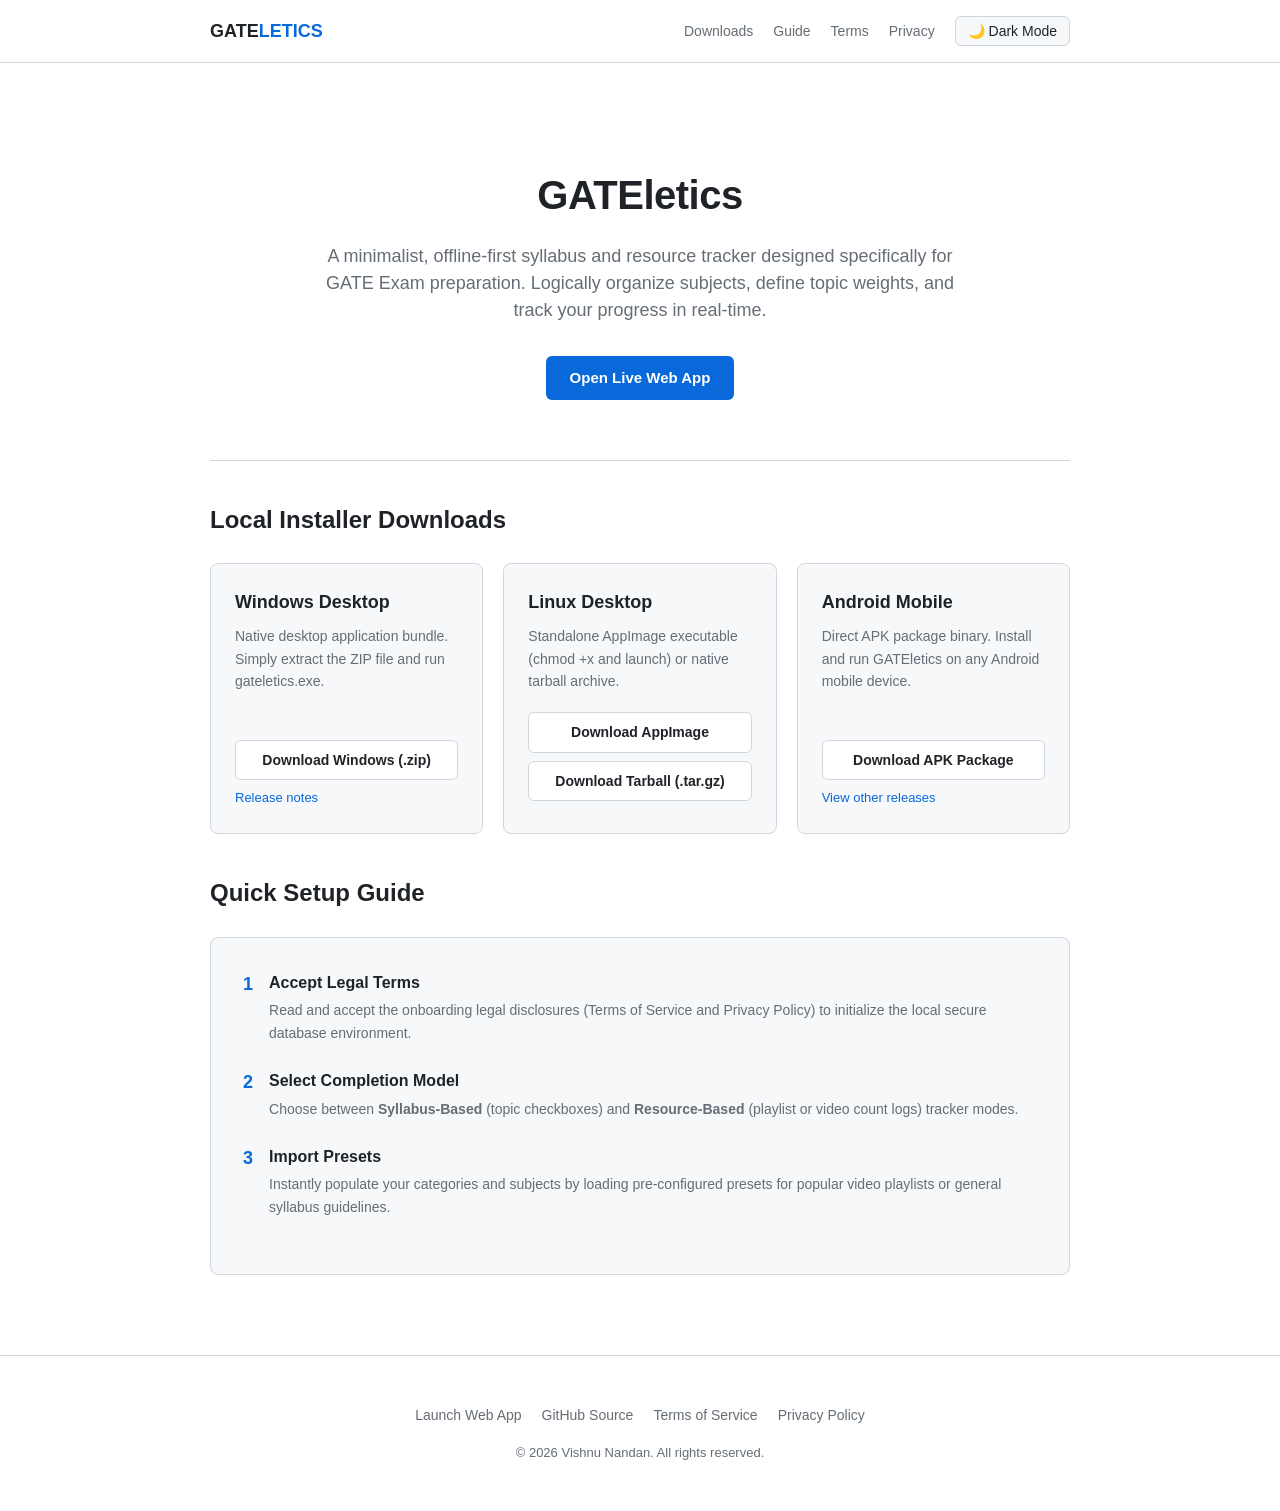
==== docs/index.html @ 55bc14a1 "feat: add documentation website with privacy and terms pages and update about dialog links" ====
<!DOCTYPE html>
<html lang="en">
<head>
  <script>
    // Apply theme immediately to prevent flashing
    (function () {
      const savedTheme = localStorage.getItem('theme');
      if (savedTheme) {
        document.documentElement.setAttribute('data-theme', savedTheme);
      } else {
        const systemPrefersDark = window.matchMedia('(prefers-color-scheme: dark)').matches;
        document.documentElement.setAttribute('data-theme', systemPrefersDark ? 'dark' : 'light');
      }
    })();
  </script>
  <meta charset="UTF-8">
  <meta name="viewport" content="width=device-width, initial-scale=1.0">
  <meta name="description" content="GATEletics - A minimalist, offline-first syllabus and resource tracker for GATE exam preparation.">
  <title>GATEletics - GATE Exam Syllabus Tracker</title>
  <link rel="stylesheet" href="style.css">
</head>
<body>
  <header>
    <div class="nav-container">
      <a href="index.html" class="logo">GATE<span>LETICS</span></a>
      <div class="nav-controls">
        <div class="nav-links">
          <a href="#downloads">Downloads</a>
          <a href="#guide">Guide</a>
          <a href="terms.html">Terms</a>
          <a href="privacy.html">Privacy</a>
        </div>
        <button id="theme-toggle" class="theme-toggle">🌙 Dark</button>
      </div>
    </div>
  </header>

  <div class="container">
    <section class="hero">
      <h1>GATEletics</h1>
      <p>A minimalist, offline-first syllabus and resource tracker designed specifically for GATE Exam preparation. Logically organize subjects, define topic weights, and track your progress in real-time.</p>
      <a href="https://gateletics.vercel.app/" target="_blank" class="btn-primary">
        Open Live Web App
      </a>
    </section>

    <h2 id="downloads">Local Installer Downloads</h2>
    <div class="grid">
      <!-- Windows -->
      <div class="card">
        <h3>Windows Desktop</h3>
        <p>Native desktop application bundle. Simply extract the ZIP file and run gateletics.exe.</p>
        <a href="#" id="win-download" class="btn-secondary">Download Windows (.zip)</a>
        <a href="https://github.com/vishnunandan555/gateletics/releases" target="_blank" class="card-link">Release notes</a>
      </div>

      <!-- Linux -->
      <div class="card">
        <h3>Linux Desktop</h3>
        <p>Standalone AppImage executable (chmod +x and launch) or native tarball archive.</p>
        <a href="#" id="linux-appimage-download" class="btn-secondary">Download AppImage</a>
        <a href="#" id="linux-tarball-download" class="btn-secondary">Download Tarball (.tar.gz)</a>
      </div>

      <!-- Android -->
      <div class="card">
        <h3>Android Mobile</h3>
        <p>Direct APK package binary. Install and run GATEletics on any Android mobile device.</p>
        <a href="#" id="android-apk-download" class="btn-secondary">Download APK Package</a>
        <a href="https://github.com/vishnunandan555/gateletics/releases" target="_blank" class="card-link">View other releases</a>
      </div>
    </div>

    <h2 id="guide">Quick Setup Guide</h2>
    <div style="background-color: var(--card-bg); border: 1px solid var(--border-color); padding: 32px; border-radius: 8px; margin-top: 24px;">
      <div class="step">
        <div class="step-number">1</div>
        <div class="step-content">
          <h3>Accept Legal Terms</h3>
          <p>Read and accept the onboarding legal disclosures (Terms of Service and Privacy Policy) to initialize the local secure database environment.</p>
        </div>
      </div>

      <div class="step">
        <div class="step-number">2</div>
        <div class="step-content">
          <h3>Select Completion Model</h3>
          <p>Choose between <strong>Syllabus-Based</strong> (topic checkboxes) and <strong>Resource-Based</strong> (playlist or video count logs) tracker modes.</p>
        </div>
      </div>

      <div class="step">
        <div class="step-number">3</div>
        <div class="step-content">
          <h3>Import Presets</h3>
          <p>Instantly populate your categories and subjects by loading pre-configured presets for popular video playlists or general syllabus guidelines.</p>
        </div>
      </div>
    </div>
  </div>

  <footer>
    <div class="footer-links">
      <a href="https://gateletics.vercel.app/" target="_blank">Launch Web App</a>
      <a href="https://github.com/vishnunandan555/gateletics" target="_blank">GitHub Source</a>
      <a href="terms.html">Terms of Service</a>
      <a href="privacy.html">Privacy Policy</a>
    </div>
    <div class="copyright">&copy; 2026 Vishnu Nandan. All rights reserved.</div>
  </footer>

  <script>
    // Theme Toggle Handler
    const themeToggle = document.getElementById('theme-toggle');
    themeToggle.addEventListener('click', () => {
      const currentTheme = document.documentElement.getAttribute('data-theme');
      const newTheme = currentTheme === 'dark' ? 'light' : 'dark';
      document.documentElement.setAttribute('data-theme', newTheme);
      localStorage.setItem('theme', newTheme);
      updateToggleText(newTheme);
    });

    function updateToggleText(theme) {
      themeToggle.innerHTML = theme === 'dark' ? '☀️ Light Mode' : '🌙 Dark Mode';
    }
    updateToggleText(document.documentElement.getAttribute('data-theme'));

    // GitHub Release Asset Auto-Linker
    const user = 'vishnunandan555';
    const repo = 'gateletics';
    const releaseApiUrl = `https://api.github.com/repos/${user}/${repo}/releases/latest`;

    fetch(releaseApiUrl)
      .then(response => {
        if (!response.ok) throw new Error('API request failed');
        return response.json();
      })
      .then(data => {
        const assets = data.assets || [];
        
        const winAsset = assets.find(a => a.name.endsWith('.zip'));
        const apkAsset = assets.find(a => a.name.endsWith('.apk'));
        const appImageAsset = assets.find(a => a.name.endsWith('.AppImage'));
        const tarAsset = assets.find(a => a.name.endsWith('.tar.gz'));

        document.getElementById('win-download').href = winAsset ? winAsset.browser_download_url : `https://github.com/${user}/${repo}/releases/download/${data.tag_name}/gateletics-windows.zip`;
        document.getElementById('android-apk-download').href = apkAsset ? apkAsset.browser_download_url : `https://github.com/${user}/${repo}/releases/download/${data.tag_name}/gateletics.apk`;
        document.getElementById('linux-appimage-download').href = appImageAsset ? appImageAsset.browser_download_url : `https://github.com/${user}/${repo}/releases/download/${data.tag_name}/gateletics-linux.AppImage`;
        document.getElementById('linux-tarball-download').href = tarAsset ? tarAsset.browser_download_url : `https://github.com/${user}/${repo}/releases/download/${data.tag_name}/gateletics-linux.tar.gz`;
      })
      .catch(err => {
        console.warn('GitHub API failed, falling back to release page url:', err);
        const releasePage = `https://github.com/${user}/${repo}/releases/latest`;
        document.getElementById('win-download').href = releasePage;
        document.getElementById('android-apk-download').href = releasePage;
        document.getElementById('linux-appimage-download').href = releasePage;
        document.getElementById('linux-tarball-download').href = releasePage;
      });
  </script>
</body>
</html>
---- docs/style.css ----
:root {
  /* Default: Light Mode */
  --bg-color: #ffffff;
  --text-main: #1f2328;
  --text-muted: #656d76;
  --card-bg: #f6f8fa;
  --border-color: #d0d7de;
  --accent-color: #0969da;
  --accent-hover: #0550ae;
  --btn-text: #ffffff;
}

[data-theme="dark"] {
  --bg-color: #0d1117;
  --text-main: #e6edf3;
  --text-muted: #808b96;
  --card-bg: #161b22;
  --border-color: #30363d;
  --accent-color: #2f81f7;
  --accent-hover: #58a6ff;
  --btn-text: #ffffff;
}

* {
  box-sizing: border-box;
}

body {
  background-color: var(--bg-color);
  color: var(--text-main);
  font-family: -apple-system, BlinkMacSystemFont, "Segoe UI", Helvetica, Arial, sans-serif, "Apple Color Emoji", "Segoe UI Emoji";
  margin: 0;
  padding: 0;
  line-height: 1.6;
  font-size: 16px;
  transition: background-color 0.2s, color 0.2s;
}

header {
  border-bottom: 1px solid var(--border-color);
  padding: 16px 0;
  position: sticky;
  top: 0;
  background-color: var(--bg-color);
  z-index: 100;
  transition: background-color 0.2s;
}

.nav-container {
  max-width: 900px;
  margin: 0 auto;
  padding: 0 20px;
  display: flex;
  justify-content: space-between;
  align-items: center;
}

.logo {
  font-size: 18px;
  font-weight: 700;
  color: var(--text-main);
  text-decoration: none;
}

.logo span {
  color: var(--accent-color);
}

.nav-controls {
  display: flex;
  align-items: center;
  gap: 20px;
}

.nav-links {
  display: flex;
  gap: 20px;
}

.nav-links a {
  color: var(--text-muted);
  text-decoration: none;
  font-size: 14px;
  font-weight: 500;
  transition: color 0.2s;
}

.nav-links a:hover {
  color: var(--accent-color);
}

/* Theme Toggle Button */
.theme-toggle {
  background: none;
  border: 1px solid var(--border-color);
  padding: 6px 12px;
  border-radius: 6px;
  cursor: pointer;
  color: var(--text-main);
  font-size: 14px;
  font-weight: 500;
  display: flex;
  align-items: center;
  gap: 6px;
  background-color: var(--card-bg);
  transition: background-color 0.2s, border-color 0.2s;
}

.theme-toggle:hover {
  background-color: var(--border-color);
}

.container {
  max-width: 900px;
  margin: 0 auto;
  padding: 40px 20px 80px 20px;
}

/* Hero Section */
.hero {
  text-align: center;
  padding: 60px 0;
  border-bottom: 1px solid var(--border-color);
}

.hero h1 {
  font-size: 40px;
  font-weight: 800;
  margin: 0 0 16px 0;
  letter-spacing: -0.5px;
}

.hero p {
  max-width: 640px;
  margin: 0 auto 32px auto;
  color: var(--text-muted);
  font-size: 18px;
  line-height: 1.5;
}

.btn-primary {
  display: inline-flex;
  align-items: center;
  gap: 8px;
  background-color: var(--accent-color);
  color: var(--btn-text);
  font-weight: 600;
  font-size: 15px;
  padding: 10px 24px;
  border-radius: 6px;
  text-decoration: none;
  transition: background-color 0.2s;
}

.btn-primary:hover {
  background-color: var(--accent-hover);
}

/* Document / Section Title */
h2 {
  font-size: 24px;
  font-weight: 700;
  margin-top: 40px;
  margin-bottom: 20px;
}

/* Feature & Download Cards */
.grid {
  display: grid;
  grid-template-columns: repeat(auto-fit, minmax(260px, 1fr));
  gap: 20px;
  margin-top: 24px;
}

.card {
  background-color: var(--card-bg);
  border: 1px solid var(--border-color);
  border-radius: 8px;
  padding: 24px;
  display: flex;
  flex-direction: column;
  height: 100%;
}

.card h3 {
  font-size: 18px;
  font-weight: 600;
  margin-top: 0;
  margin-bottom: 8px;
}

.card p {
  color: var(--text-muted);
  font-size: 14px;
  margin: 0 0 20px 0;
  flex-grow: 1;
}

.btn-secondary {
  display: inline-flex;
  align-items: center;
  justify-content: center;
  gap: 6px;
  background-color: var(--bg-color);
  border: 1px solid var(--border-color);
  color: var(--text-main);
  font-weight: 600;
  font-size: 14px;
  padding: 8px 16px;
  border-radius: 6px;
  text-decoration: none;
  transition: background-color 0.2s, border-color 0.2s;
  margin-bottom: 8px;
}

.btn-secondary:hover {
  background-color: var(--card-bg);
  border-color: var(--text-muted);
}

.card-link {
  font-size: 13px;
  color: var(--accent-color);
  text-decoration: none;
}

.card-link:hover {
  text-decoration: underline;
}

/* Steps section */
.step {
  display: flex;
  gap: 16px;
  margin-bottom: 24px;
}

.step-number {
  font-size: 18px;
  font-weight: 700;
  color: var(--accent-color);
  flex-shrink: 0;
}

.step-content h3 {
  font-size: 16px;
  font-weight: 600;
  margin: 0 0 4px 0;
}

.step-content p {
  font-size: 14px;
  color: var(--text-muted);
  margin: 0;
}

/* Document styling */
.doc-card {
  background-color: var(--card-bg);
  border: 1px solid var(--border-color);
  border-radius: 8px;
  padding: 32px;
}

.loader {
  text-align: center;
  color: var(--text-muted);
  padding: 20px 0;
}

#content h1 {
  font-size: 28px;
  font-weight: 700;
  margin-top: 0;
  margin-bottom: 12px;
}

#content h2 {
  font-size: 18px;
  font-weight: 600;
  margin-top: 32px;
  margin-bottom: 12px;
  border-bottom: 1px solid var(--border-color);
  padding-bottom: 6px;
}

#content p, #content li {
  color: var(--text-muted);
  font-size: 15px;
  margin-bottom: 12px;
}

#content ul {
  padding-left: 20px;
  margin-bottom: 16px;
}

#content strong {
  color: var(--text-main);
}

#content code {
  font-family: monospace;
  background: var(--border-color);
  padding: 2px 4px;
  border-radius: 4px;
  font-size: 14px;
}

#content a {
  color: var(--accent-color);
  text-decoration: none;
}

#content a:hover {
  text-decoration: underline;
}

/* Footer */
footer {
  border-top: 1px solid var(--border-color);
  padding: 48px 20px;
  text-align: center;
}

.footer-links {
  display: flex;
  justify-content: center;
  gap: 20px;
  margin-bottom: 16px;
}

.footer-links a {
  color: var(--text-muted);
  text-decoration: none;
  font-size: 14px;
}

.footer-links a:hover {
  color: var(--accent-color);
}

.copyright {
  color: var(--text-muted);
  font-size: 13px;
}
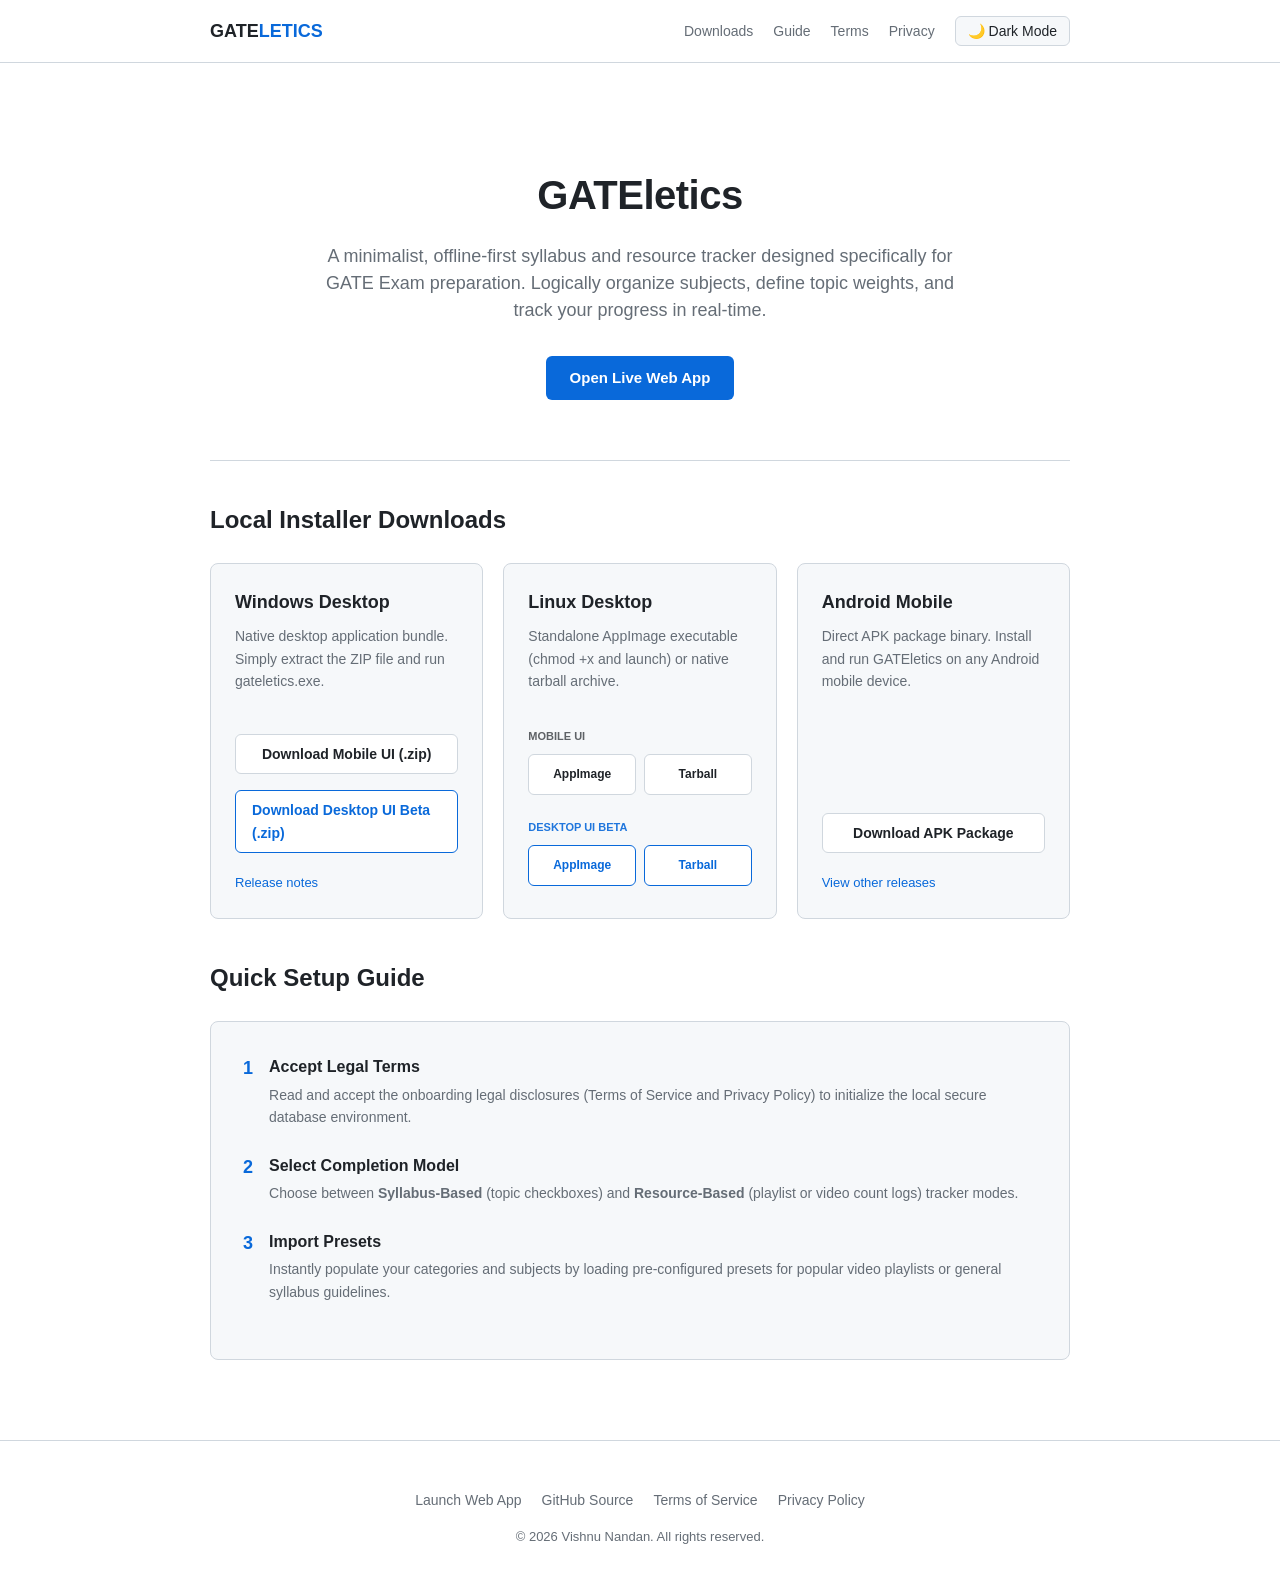
==== commit 33d5d67f: "feat: add desktop UI layout and native window improvements, github actions release also improved - S" ====
--- a/docs/index.html
+++ b/docs/index.html
@@ -50,24 +50,37 @@
       <div class="card">
         <h3>Windows Desktop</h3>
         <p>Native desktop application bundle. Simply extract the ZIP file and run gateletics.exe.</p>
-        <a href="#" id="win-download" class="btn-secondary">Download Windows (.zip)</a>
-        <a href="https://github.com/vishnunandan555/gateletics/releases" target="_blank" class="card-link">Release notes</a>
+        <div class="download-group" style="display: flex; flex-direction: column; gap: 8px; margin-top: 16px;">
+          <a href="#" id="win-mobile-download" class="btn-secondary">Download Mobile UI (.zip)</a>
+          <a href="#" id="win-desktop-download" class="btn-secondary" style="border-color: var(--accent-color); color: var(--accent-color);">Download Desktop UI Beta (.zip)</a>
+        </div>
+        <a href="https://github.com/vishnunandan555/gateletics/releases" target="_blank" class="card-link" style="margin-top: 12px; display: inline-block;">Release notes</a>
       </div>
 
       <!-- Linux -->
       <div class="card">
         <h3>Linux Desktop</h3>
         <p>Standalone AppImage executable (chmod +x and launch) or native tarball archive.</p>
-        <a href="#" id="linux-appimage-download" class="btn-secondary">Download AppImage</a>
-        <a href="#" id="linux-tarball-download" class="btn-secondary">Download Tarball (.tar.gz)</a>
+        <div class="download-group" style="display: flex; flex-direction: column; gap: 8px; margin-top: 16px;">
+          <div style="font-size: 11px; font-weight: bold; color: var(--text-color); opacity: 0.7;">MOBILE UI</div>
+          <div style="display: flex; gap: 8px;">
+            <a href="#" id="linux-mobile-appimage" class="btn-secondary" style="flex: 1; font-size: 12px; padding: 10px;">AppImage</a>
+            <a href="#" id="linux-mobile-tarball" class="btn-secondary" style="flex: 1; font-size: 12px; padding: 10px;">Tarball</a>
+          </div>
+          <div style="font-size: 11px; font-weight: bold; color: var(--accent-color); opacity: 0.9; margin-top: 8px;">DESKTOP UI BETA</div>
+          <div style="display: flex; gap: 8px;">
+            <a href="#" id="linux-desktop-appimage" class="btn-secondary" style="flex: 1; font-size: 12px; padding: 10px; border-color: var(--accent-color); color: var(--accent-color);">AppImage</a>
+            <a href="#" id="linux-desktop-tarball" class="btn-secondary" style="flex: 1; font-size: 12px; padding: 10px; border-color: var(--accent-color); color: var(--accent-color);">Tarball</a>
+          </div>
+        </div>
       </div>
 
       <!-- Android -->
       <div class="card">
         <h3>Android Mobile</h3>
         <p>Direct APK package binary. Install and run GATEletics on any Android mobile device.</p>
-        <a href="#" id="android-apk-download" class="btn-secondary">Download APK Package</a>
-        <a href="https://github.com/vishnunandan555/gateletics/releases" target="_blank" class="card-link">View other releases</a>
+        <a href="#" id="android-apk-download" class="btn-secondary" style="margin-top: 16px;">Download APK Package</a>
+        <a href="https://github.com/vishnunandan555/gateletics/releases" target="_blank" class="card-link" style="margin-top: 12px; display: inline-block;">View other releases</a>
       </div>
     </div>
 
@@ -137,24 +150,40 @@
       })
       .then(data => {
         const assets = data.assets || [];
+        const tag = data.tag_name;
         
-        const winAsset = assets.find(a => a.name.endsWith('.zip'));
-        const apkAsset = assets.find(a => a.name.endsWith('.apk'));
-        const appImageAsset = assets.find(a => a.name.endsWith('.AppImage'));
-        const tarAsset = assets.find(a => a.name.endsWith('.tar.gz'));
+        const winMobile = assets.find(a => a.name.includes('windows-mobileUI'));
+        const winDesktop = assets.find(a => a.name.includes('windows-deskUI-beta'));
+        
+        const linuxMobileAppImage = assets.find(a => a.name.includes('linux-mobileUI') && a.name.endsWith('.AppImage'));
+        const linuxMobileTarball = assets.find(a => a.name.includes('linux-mobileUI') && a.name.endsWith('.tar.gz'));
+        
+        const linuxDesktopAppImage = assets.find(a => a.name.includes('linux-deskUI-beta') && a.name.endsWith('.AppImage'));
+        const linuxDesktopTarball = assets.find(a => a.name.includes('linux-deskUI-beta') && a.name.endsWith('.tar.gz'));
+        
+        const apkAsset = assets.find(a => a.name.startsWith('gateletics-v') && a.name.endsWith('.apk')) || assets.find(a => a.name.endsWith('.apk'));
 
-        document.getElementById('win-download').href = winAsset ? winAsset.browser_download_url : `https://github.com/${user}/${repo}/releases/download/${data.tag_name}/gateletics-windows.zip`;
-        document.getElementById('android-apk-download').href = apkAsset ? apkAsset.browser_download_url : `https://github.com/${user}/${repo}/releases/download/${data.tag_name}/gateletics.apk`;
-        document.getElementById('linux-appimage-download').href = appImageAsset ? appImageAsset.browser_download_url : `https://github.com/${user}/${repo}/releases/download/${data.tag_name}/gateletics-linux.AppImage`;
-        document.getElementById('linux-tarball-download').href = tarAsset ? tarAsset.browser_download_url : `https://github.com/${user}/${repo}/releases/download/${data.tag_name}/gateletics-linux.tar.gz`;
+        document.getElementById('win-mobile-download').href = winMobile ? winMobile.browser_download_url : `https://github.com/${user}/${repo}/releases/download/${tag}/gateletics-windows-mobileUI-${tag}.zip`;
+        document.getElementById('win-desktop-download').href = winDesktop ? winDesktop.browser_download_url : `https://github.com/${user}/${repo}/releases/download/${tag}/gateletics-windows-deskUI-beta-${tag}.zip`;
+        
+        document.getElementById('linux-mobile-appimage').href = linuxMobileAppImage ? linuxMobileAppImage.browser_download_url : `https://github.com/${user}/${repo}/releases/download/${tag}/gateletics-linux-mobileUI-${tag}.AppImage`;
+        document.getElementById('linux-mobile-tarball').href = linuxMobileTarball ? linuxMobileTarball.browser_download_url : `https://github.com/${user}/${repo}/releases/download/${tag}/gateletics-linux-mobileUI-${tag}.tar.gz`;
+        
+        document.getElementById('linux-desktop-appimage').href = linuxDesktopAppImage ? linuxDesktopAppImage.browser_download_url : `https://github.com/${user}/${repo}/releases/download/${tag}/gateletics-linux-deskUI-beta-${tag}.AppImage`;
+        document.getElementById('linux-desktop-tarball').href = linuxDesktopTarball ? linuxDesktopTarball.browser_download_url : `https://github.com/${user}/${repo}/releases/download/${tag}/gateletics-linux-deskUI-beta-${tag}.tar.gz`;
+        
+        document.getElementById('android-apk-download').href = apkAsset ? apkAsset.browser_download_url : `https://github.com/${user}/${repo}/releases/download/${tag}/gateletics-${tag}.apk`;
       })
       .catch(err => {
         console.warn('GitHub API failed, falling back to release page url:', err);
         const releasePage = `https://github.com/${user}/${repo}/releases/latest`;
-        document.getElementById('win-download').href = releasePage;
+        document.getElementById('win-mobile-download').href = releasePage;
+        document.getElementById('win-desktop-download').href = releasePage;
+        document.getElementById('linux-mobile-appimage').href = releasePage;
+        document.getElementById('linux-mobile-tarball').href = releasePage;
+        document.getElementById('linux-desktop-appimage').href = releasePage;
+        document.getElementById('linux-desktop-tarball').href = releasePage;
         document.getElementById('android-apk-download').href = releasePage;
-        document.getElementById('linux-appimage-download').href = releasePage;
-        document.getElementById('linux-tarball-download').href = releasePage;
       });
   </script>
 </body>
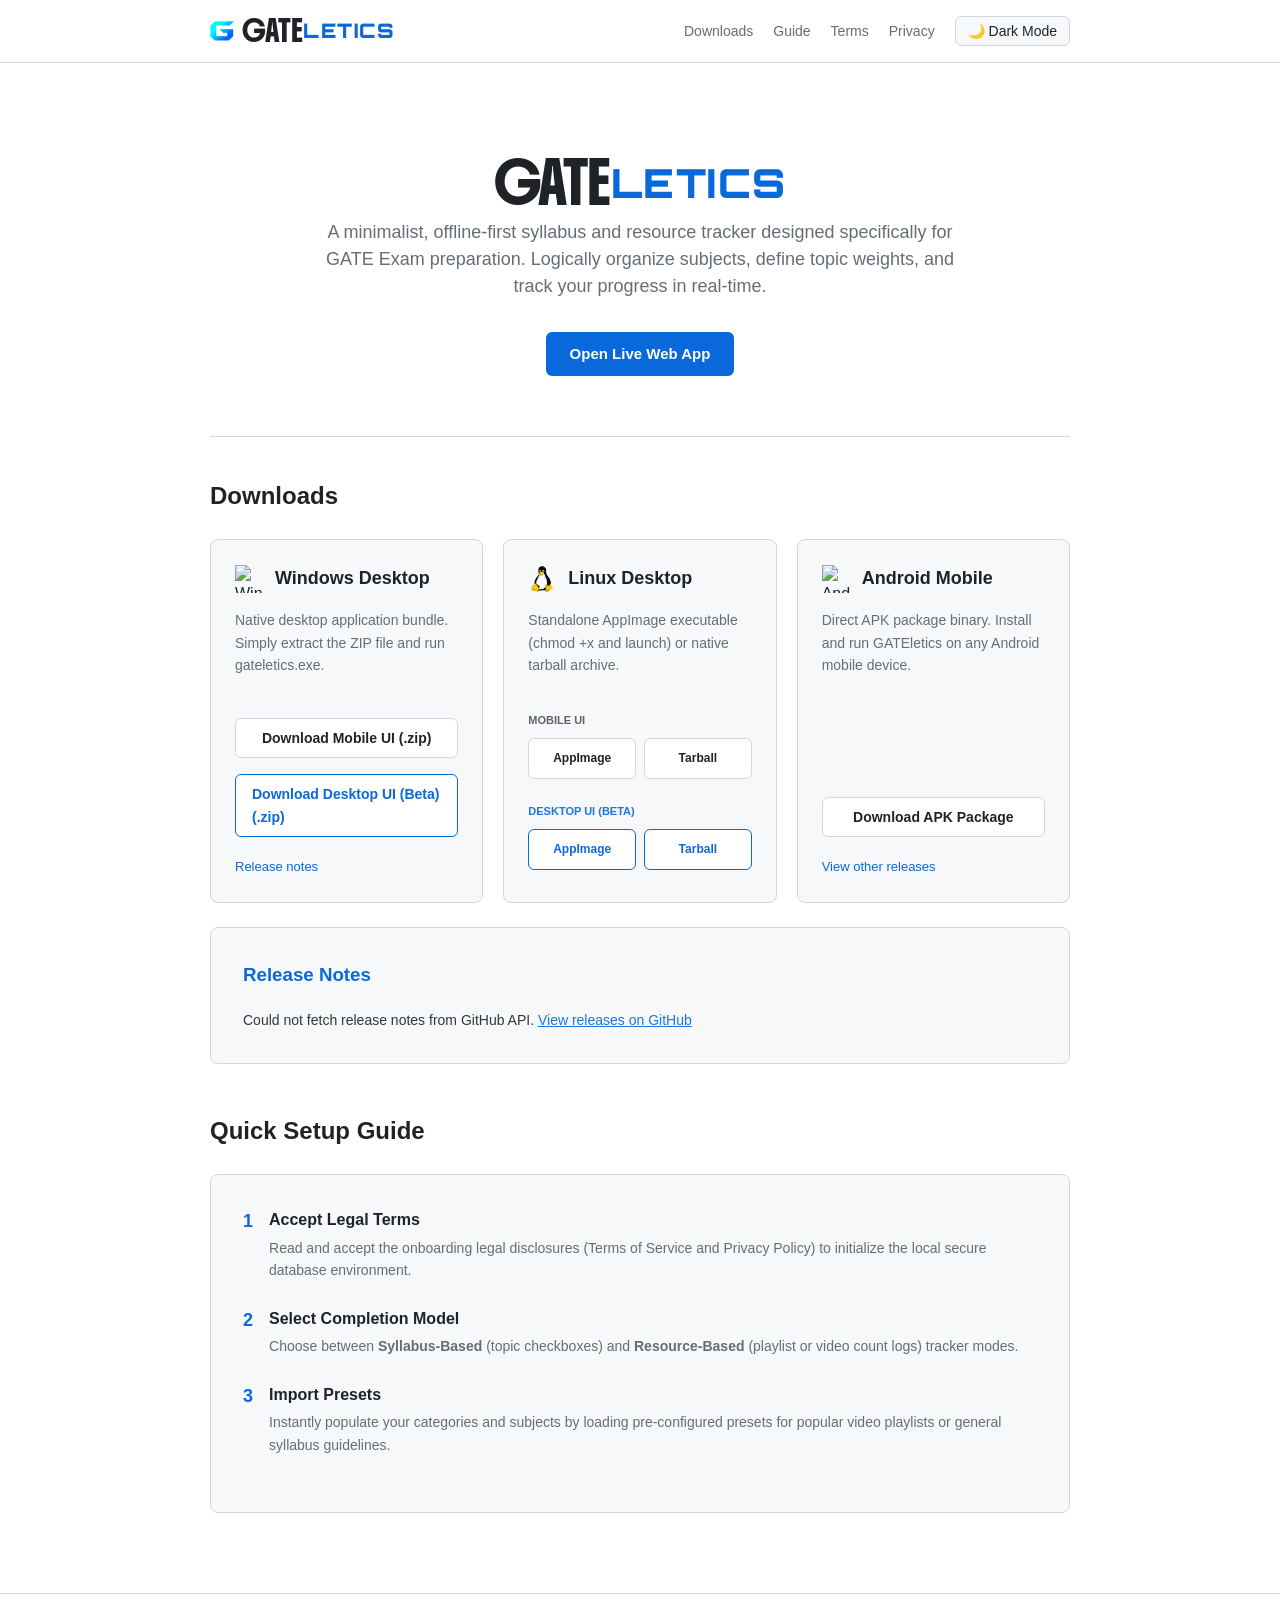
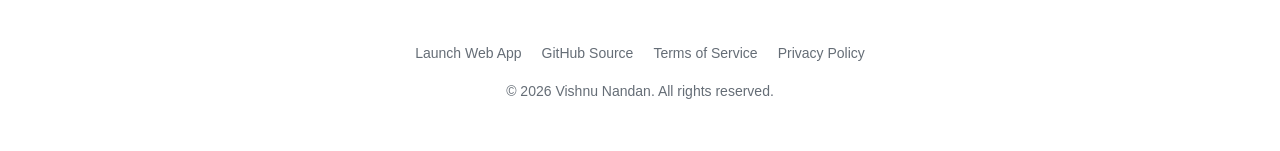
==== commit bcd074b9: "chore: bump version to v1.2.3 and update docs" ====
--- a/docs/index.html
+++ b/docs/index.html
@@ -1,5 +1,6 @@
 <!DOCTYPE html>
 <html lang="en">
+
 <head>
   <script>
     // Apply theme immediately to prevent flashing
@@ -15,14 +16,23 @@
   </script>
   <meta charset="UTF-8">
   <meta name="viewport" content="width=device-width, initial-scale=1.0">
-  <meta name="description" content="GATEletics - A minimalist, offline-first syllabus and resource tracker for GATE exam preparation.">
+  <meta name="description"
+    content="GATEletics - A minimalist, offline-first syllabus and resource tracker for GATE exam preparation.">
   <title>GATEletics - GATE Exam Syllabus Tracker</title>
+  <link rel="preconnect" href="https://fonts.googleapis.com">
+  <link rel="preconnect" href="https://fonts.gstatic.com" crossorigin>
+  <link href="https://fonts.googleapis.com/css2?family=Boldonse&family=Orbitron:wght@400..900&display=swap"
+    rel="stylesheet">
   <link rel="stylesheet" href="style.css">
 </head>
+
 <body>
   <header>
     <div class="nav-container">
-      <a href="index.html" class="logo">GATE<span>LETICS</span></a>
+      <a href="index.html" class="logo">
+        <img src="logo_trans_cropped.png" alt="GATEletics Logo" class="logo-img">
+        <span class="logo-text"><span class="logo-gate">GATE</span><span class="logo-letics">LETICS</span></span>
+      </a>
       <div class="nav-controls">
         <div class="nav-links">
           <a href="#downloads">Downloads</a>
@@ -37,60 +47,92 @@
 
   <div class="container">
     <section class="hero">
-      <h1>GATEletics</h1>
-      <p>A minimalist, offline-first syllabus and resource tracker designed specifically for GATE Exam preparation. Logically organize subjects, define topic weights, and track your progress in real-time.</p>
+      <h1 class="hero-title">
+        <span class="logo-gate">GATE</span><span class="logo-letics">LETICS</span>
+      </h1>
+      <p>A minimalist, offline-first syllabus and resource tracker designed specifically for GATE Exam preparation.
+        Logically organize subjects, define topic weights, and track your progress in real-time.</p>
       <a href="https://gateletics.vercel.app/" target="_blank" class="btn-primary">
         Open Live Web App
       </a>
     </section>
 
-    <h2 id="downloads">Local Installer Downloads</h2>
+    <h2 id="downloads">Downloads</h2>
     <div class="grid">
       <!-- Windows -->
       <div class="card">
-        <h3>Windows Desktop</h3>
+        <div class="card-header-layout">
+          <img src="https://img.icons8.com/?size=100&id=108792&format=png&color=000000" class="card-icon"
+            alt="Windows logo">
+          <h3>Windows Desktop</h3>
+        </div>
         <p>Native desktop application bundle. Simply extract the ZIP file and run gateletics.exe.</p>
         <div class="download-group" style="display: flex; flex-direction: column; gap: 8px; margin-top: 16px;">
           <a href="#" id="win-mobile-download" class="btn-secondary">Download Mobile UI (.zip)</a>
-          <a href="#" id="win-desktop-download" class="btn-secondary" style="border-color: var(--accent-color); color: var(--accent-color);">Download Desktop UI Beta (.zip)</a>
-        </div>
-        <a href="https://github.com/vishnunandan555/gateletics/releases" target="_blank" class="card-link" style="margin-top: 12px; display: inline-block;">Release notes</a>
+          <a href="#" id="win-desktop-download" class="btn-secondary"
+            style="border-color: var(--accent-color); color: var(--accent-color);">Download Desktop UI (Beta) (.zip)</a>
+        </div>
+        <a href="https://github.com/vishnunandan555/gateletics/releases" target="_blank" class="card-link"
+          style="margin-top: 12px; display: inline-block;">Release notes</a>
       </div>
 
       <!-- Linux -->
       <div class="card">
-        <h3>Linux Desktop</h3>
+        <div class="card-header-layout">
+          <img src="linux.png" class="card-icon" alt="Linux logo">
+          <h3>Linux Desktop</h3>
+        </div>
         <p>Standalone AppImage executable (chmod +x and launch) or native tarball archive.</p>
         <div class="download-group" style="display: flex; flex-direction: column; gap: 8px; margin-top: 16px;">
           <div style="font-size: 11px; font-weight: bold; color: var(--text-color); opacity: 0.7;">MOBILE UI</div>
           <div style="display: flex; gap: 8px;">
-            <a href="#" id="linux-mobile-appimage" class="btn-secondary" style="flex: 1; font-size: 12px; padding: 10px;">AppImage</a>
-            <a href="#" id="linux-mobile-tarball" class="btn-secondary" style="flex: 1; font-size: 12px; padding: 10px;">Tarball</a>
+            <a href="#" id="linux-mobile-appimage" class="btn-secondary"
+              style="flex: 1; font-size: 12px; padding: 10px;">AppImage</a>
+            <a href="#" id="linux-mobile-tarball" class="btn-secondary"
+              style="flex: 1; font-size: 12px; padding: 10px;">Tarball</a>
           </div>
-          <div style="font-size: 11px; font-weight: bold; color: var(--accent-color); opacity: 0.9; margin-top: 8px;">DESKTOP UI BETA</div>
+          <div style="font-size: 11px; font-weight: bold; color: var(--accent-color); opacity: 0.9; margin-top: 8px;">
+            DESKTOP UI (BETA)</div>
           <div style="display: flex; gap: 8px;">
-            <a href="#" id="linux-desktop-appimage" class="btn-secondary" style="flex: 1; font-size: 12px; padding: 10px; border-color: var(--accent-color); color: var(--accent-color);">AppImage</a>
-            <a href="#" id="linux-desktop-tarball" class="btn-secondary" style="flex: 1; font-size: 12px; padding: 10px; border-color: var(--accent-color); color: var(--accent-color);">Tarball</a>
+            <a href="#" id="linux-desktop-appimage" class="btn-secondary"
+              style="flex: 1; font-size: 12px; padding: 10px; border-color: var(--accent-color); color: var(--accent-color);">AppImage</a>
+            <a href="#" id="linux-desktop-tarball" class="btn-secondary"
+              style="flex: 1; font-size: 12px; padding: 10px; border-color: var(--accent-color); color: var(--accent-color);">Tarball</a>
           </div>
         </div>
       </div>
 
       <!-- Android -->
       <div class="card">
-        <h3>Android Mobile</h3>
+        <div class="card-header-layout">
+          <img src="https://img.icons8.com/?size=100&id=P2AnGyiJxMpp&format=png&color=000000" class="card-icon"
+            alt="Android logo">
+          <h3>Android Mobile</h3>
+        </div>
         <p>Direct APK package binary. Install and run GATEletics on any Android mobile device.</p>
         <a href="#" id="android-apk-download" class="btn-secondary" style="margin-top: 16px;">Download APK Package</a>
-        <a href="https://github.com/vishnunandan555/gateletics/releases" target="_blank" class="card-link" style="margin-top: 12px; display: inline-block;">View other releases</a>
-      </div>
+        <a href="https://github.com/vishnunandan555/gateletics/releases" target="_blank" class="card-link"
+          style="margin-top: 12px; display: inline-block;">View other releases</a>
+      </div>
+    </div>
+
+    <div
+      style="background-color: var(--card-bg); border: 1px solid var(--border-color); padding: 32px; border-radius: 8px; margin-top: 24px; margin-bottom: 48px;">
+      <h3 id="release-version-title" style="margin-top: 0; color: var(--accent-color);">Loading latest release...</h3>
+      <div id="release-body"
+        style="color: var(--text-main); opacity: 0.9; margin-top: 16px; white-space: pre-wrap; font-size: 14px; line-height: 1.6;">
+        Fetching release notes...</div>
     </div>
 
     <h2 id="guide">Quick Setup Guide</h2>
-    <div style="background-color: var(--card-bg); border: 1px solid var(--border-color); padding: 32px; border-radius: 8px; margin-top: 24px;">
+    <div
+      style="background-color: var(--card-bg); border: 1px solid var(--border-color); padding: 32px; border-radius: 8px; margin-top: 24px;">
       <div class="step">
         <div class="step-number">1</div>
         <div class="step-content">
           <h3>Accept Legal Terms</h3>
-          <p>Read and accept the onboarding legal disclosures (Terms of Service and Privacy Policy) to initialize the local secure database environment.</p>
+          <p>Read and accept the onboarding legal disclosures (Terms of Service and Privacy Policy) to initialize the
+            local secure database environment.</p>
         </div>
       </div>
 
@@ -98,7 +140,8 @@
         <div class="step-number">2</div>
         <div class="step-content">
           <h3>Select Completion Model</h3>
-          <p>Choose between <strong>Syllabus-Based</strong> (topic checkboxes) and <strong>Resource-Based</strong> (playlist or video count logs) tracker modes.</p>
+          <p>Choose between <strong>Syllabus-Based</strong> (topic checkboxes) and <strong>Resource-Based</strong>
+            (playlist or video count logs) tracker modes.</p>
         </div>
       </div>
 
@@ -106,7 +149,8 @@
         <div class="step-number">3</div>
         <div class="step-content">
           <h3>Import Presets</h3>
-          <p>Instantly populate your categories and subjects by loading pre-configured presets for popular video playlists or general syllabus guidelines.</p>
+          <p>Instantly populate your categories and subjects by loading pre-configured presets for popular video
+            playlists or general syllabus guidelines.</p>
         </div>
       </div>
     </div>
@@ -151,28 +195,33 @@
       .then(data => {
         const assets = data.assets || [];
         const tag = data.tag_name;
-        
+
         const winMobile = assets.find(a => a.name.includes('windows-mobileUI'));
         const winDesktop = assets.find(a => a.name.includes('windows-deskUI-beta'));
-        
+
         const linuxMobileAppImage = assets.find(a => a.name.includes('linux-mobileUI') && a.name.endsWith('.AppImage'));
         const linuxMobileTarball = assets.find(a => a.name.includes('linux-mobileUI') && a.name.endsWith('.tar.gz'));
-        
+
         const linuxDesktopAppImage = assets.find(a => a.name.includes('linux-deskUI-beta') && a.name.endsWith('.AppImage'));
         const linuxDesktopTarball = assets.find(a => a.name.includes('linux-deskUI-beta') && a.name.endsWith('.tar.gz'));
-        
+
         const apkAsset = assets.find(a => a.name.startsWith('gateletics-v') && a.name.endsWith('.apk')) || assets.find(a => a.name.endsWith('.apk'));
 
         document.getElementById('win-mobile-download').href = winMobile ? winMobile.browser_download_url : `https://github.com/${user}/${repo}/releases/download/${tag}/gateletics-windows-mobileUI-${tag}.zip`;
         document.getElementById('win-desktop-download').href = winDesktop ? winDesktop.browser_download_url : `https://github.com/${user}/${repo}/releases/download/${tag}/gateletics-windows-deskUI-beta-${tag}.zip`;
-        
+
         document.getElementById('linux-mobile-appimage').href = linuxMobileAppImage ? linuxMobileAppImage.browser_download_url : `https://github.com/${user}/${repo}/releases/download/${tag}/gateletics-linux-mobileUI-${tag}.AppImage`;
         document.getElementById('linux-mobile-tarball').href = linuxMobileTarball ? linuxMobileTarball.browser_download_url : `https://github.com/${user}/${repo}/releases/download/${tag}/gateletics-linux-mobileUI-${tag}.tar.gz`;
-        
+
         document.getElementById('linux-desktop-appimage').href = linuxDesktopAppImage ? linuxDesktopAppImage.browser_download_url : `https://github.com/${user}/${repo}/releases/download/${tag}/gateletics-linux-deskUI-beta-${tag}.AppImage`;
         document.getElementById('linux-desktop-tarball').href = linuxDesktopTarball ? linuxDesktopTarball.browser_download_url : `https://github.com/${user}/${repo}/releases/download/${tag}/gateletics-linux-deskUI-beta-${tag}.tar.gz`;
-        
+
         document.getElementById('android-apk-download').href = apkAsset ? apkAsset.browser_download_url : `https://github.com/${user}/${repo}/releases/download/${tag}/gateletics-${tag}.apk`;
+
+        const releaseTitle = document.getElementById('release-version-title');
+        const releaseBody = document.getElementById('release-body');
+        if (releaseTitle) releaseTitle.textContent = `Latest Release: ${tag}`;
+        if (releaseBody) releaseBody.textContent = data.body || 'No release notes provided.';
       })
       .catch(err => {
         console.warn('GitHub API failed, falling back to release page url:', err);
@@ -184,7 +233,13 @@
         document.getElementById('linux-desktop-appimage').href = releasePage;
         document.getElementById('linux-desktop-tarball').href = releasePage;
         document.getElementById('android-apk-download').href = releasePage;
+
+        const releaseTitle = document.getElementById('release-version-title');
+        const releaseBody = document.getElementById('release-body');
+        if (releaseTitle) releaseTitle.textContent = 'Release Notes';
+        if (releaseBody) releaseBody.innerHTML = `Could not fetch release notes from GitHub API. <a href="${releasePage}" style="color: var(--accent-color);">View releases on GitHub</a>`;
       });
   </script>
 </body>
-</html>
+
+</html>
--- a/docs/style.css
+++ b/docs/style.css
@@ -56,14 +56,38 @@
 }
 
 .logo {
-  font-size: 18px;
+  font-size: 20px;
   font-weight: 700;
   color: var(--text-main);
   text-decoration: none;
-}
-
-.logo span {
-  color: var(--accent-color);
+  display: flex;
+  align-items: center;
+  gap: 8px;
+}
+
+.logo-img {
+  width: 24px;
+  height: 24px;
+  object-fit: contain;
+}
+
+.logo-text {
+  display: flex;
+  align-items: center;
+}
+
+.logo-gate {
+  font-family: 'Boldonse', sans-serif;
+  font-weight: 400;
+  line-height: 1;
+}
+
+.logo-letics {
+  color: var(--accent-color);
+  font-family: 'Orbitron', sans-serif;
+  font-weight: 900;
+  letter-spacing: 1.5px;
+  line-height: 1;
 }
 
 .nav-controls {
@@ -128,6 +152,9 @@
   font-weight: 800;
   margin: 0 0 16px 0;
   letter-spacing: -0.5px;
+  display: flex;
+  justify-content: center;
+  align-items: center;
 }
 
 .hero p {
@@ -342,5 +369,23 @@
 
 .copyright {
   color: var(--text-muted);
-  font-size: 13px;
-}
+  font-size: 14px;
+}
+
+/* Platform Download Cards Header Layout */
+.card-header-layout {
+  display: flex;
+  align-items: center;
+  gap: 12px;
+  margin-bottom: 16px;
+}
+
+.card-header-layout h3 {
+  margin: 0 !important;
+}
+
+.card-icon {
+  width: 28px;
+  height: 28px;
+  object-fit: contain;
+}
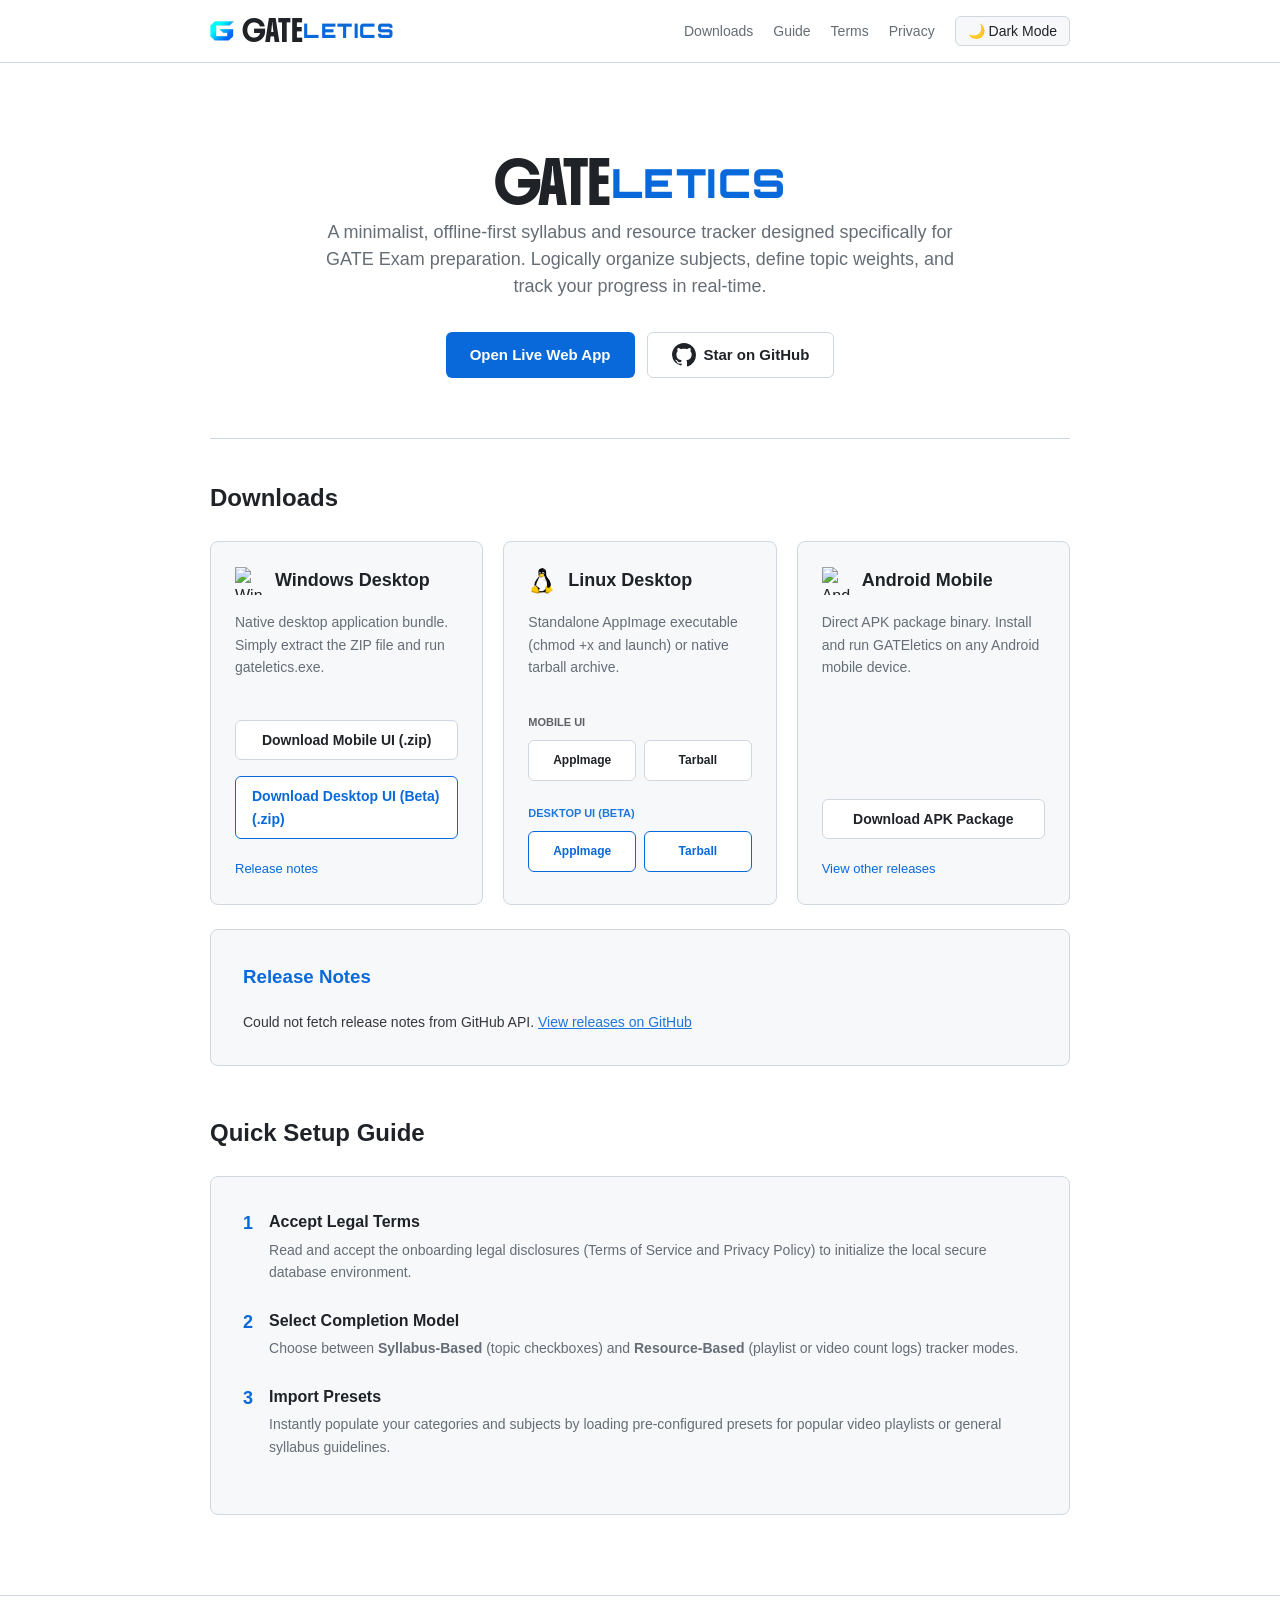
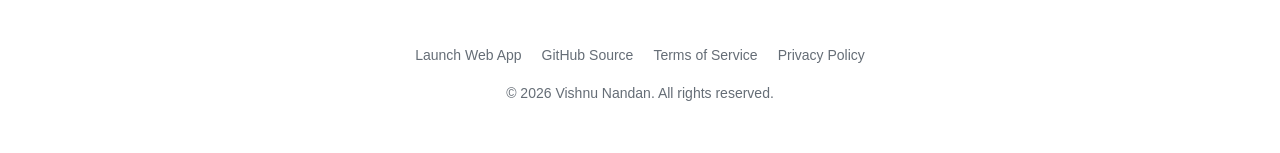
==== commit 186526bb: "feat: updated gh pages" ====
--- a/docs/index.html
+++ b/docs/index.html
@@ -24,6 +24,7 @@
   <link href="https://fonts.googleapis.com/css2?family=Boldonse&family=Orbitron:wght@400..900&display=swap"
     rel="stylesheet">
   <link rel="stylesheet" href="style.css">
+  <script src="https://cdn.jsdelivr.net/npm/marked/marked.min.js"></script>
 </head>
 
 <body>
@@ -52,9 +53,20 @@
       </h1>
       <p>A minimalist, offline-first syllabus and resource tracker designed specifically for GATE Exam preparation.
         Logically organize subjects, define topic weights, and track your progress in real-time.</p>
-      <a href="https://gateletics.vercel.app/" target="_blank" class="btn-primary">
-        Open Live Web App
-      </a>
+      <div style="display: flex; justify-content: center; gap: 12px; flex-wrap: wrap;">
+        <a href="https://gateletics.vercel.app/" target="_blank" class="btn-primary">
+          Open Live Web App
+        </a>
+        <a href="https://github.com/vishnunandan555/gateletics" target="_blank" class="btn-secondary"
+          style="margin-bottom: 0; padding: 10px 24px; font-size: 15px; display: inline-flex; align-items: center; justify-content: center; gap: 8px;">
+          <svg viewBox="0 0 16 16" width="24" height="24" fill="currentColor" aria-hidden="true">
+            <path
+              d="M8 0c4.42 0 8 3.58 8 8a8.013 8.013 0 0 1-5.45 7.59c-.4.08-.55-.17-.55-.38 0-.27.01-1.13.01-2.2 0-.75-.25-1.23-.54-1.48 1.78-.2 3.65-.88 3.65-3.95 0-.88-.31-1.59-.82-2.15.08-.2.36-1.02-.08-2.12 0 0-.67-.22-2.2.82-.64-.18-1.32-.27-2-.27-.68 0-1.36.09-2 .27-1.53-1.03-2.2-.82-2.2-.82-.44 1.1-.16 1.92-.08 2.12-.51.56-.82 1.28-.82 2.15 0 3.06 1.86 3.75 3.64 3.95-.23.2-.44.55-.51 1.07-.46.21-1.61.55-2.33-.66-.15-.24-.6-.83-1.23-.82-.67.01-.27.38.01.53.34.19.73.9.82 1.13.16.45.68 1.35 3.12.88 0 .48.01.9.01.9 0 .21-.15.46-.55.38A7.995 7.995 0 0 1 0 8c0-4.42 3.58-8 8-8Z">
+            </path>
+          </svg>
+          Star on GitHub
+        </a>
+      </div>
     </section>
 
     <h2 id="downloads">Downloads</h2>
@@ -120,7 +132,7 @@
       style="background-color: var(--card-bg); border: 1px solid var(--border-color); padding: 32px; border-radius: 8px; margin-top: 24px; margin-bottom: 48px;">
       <h3 id="release-version-title" style="margin-top: 0; color: var(--accent-color);">Loading latest release...</h3>
       <div id="release-body"
-        style="color: var(--text-main); opacity: 0.9; margin-top: 16px; white-space: pre-wrap; font-size: 14px; line-height: 1.6;">
+        style="color: var(--text-main); opacity: 0.9; margin-top: 16px; font-size: 14px; line-height: 1.6;">
         Fetching release notes...</div>
     </div>
 
@@ -221,7 +233,14 @@
         const releaseTitle = document.getElementById('release-version-title');
         const releaseBody = document.getElementById('release-body');
         if (releaseTitle) releaseTitle.textContent = `Latest Release: ${tag}`;
-        if (releaseBody) releaseBody.textContent = data.body || 'No release notes provided.';
+        if (releaseBody) {
+          try {
+            releaseBody.innerHTML = marked.parse(data.body || 'No release notes provided.');
+          } catch (e) {
+            console.error('Failed to parse markdown:', e);
+            releaseBody.textContent = data.body || 'No release notes provided.';
+          }
+        }
       })
       .catch(err => {
         console.warn('GitHub API failed, falling back to release page url:', err);
--- a/docs/style.css
+++ b/docs/style.css
@@ -389,3 +389,32 @@
   height: 28px;
   object-fit: contain;
 }
+
+/* Markdown styling inside release body */
+#release-body h1, #release-body h2, #release-body h3, #release-body h4 {
+  color: var(--accent-color);
+  margin-top: 16px;
+  margin-bottom: 8px;
+}
+#release-body ul, #release-body ol {
+  padding-left: 20px;
+  margin-top: 8px;
+  margin-bottom: 8px;
+}
+#release-body li {
+  margin-bottom: 4px;
+}
+#release-body code {
+  background-color: var(--card-bg);
+  border: 1px solid var(--border-color);
+  padding: 2px 6px;
+  border-radius: 4px;
+  font-family: monospace;
+}
+#release-body a {
+  color: var(--accent-color);
+  text-decoration: underline;
+}
+#release-body a:hover {
+  color: var(--accent-hover);
+}
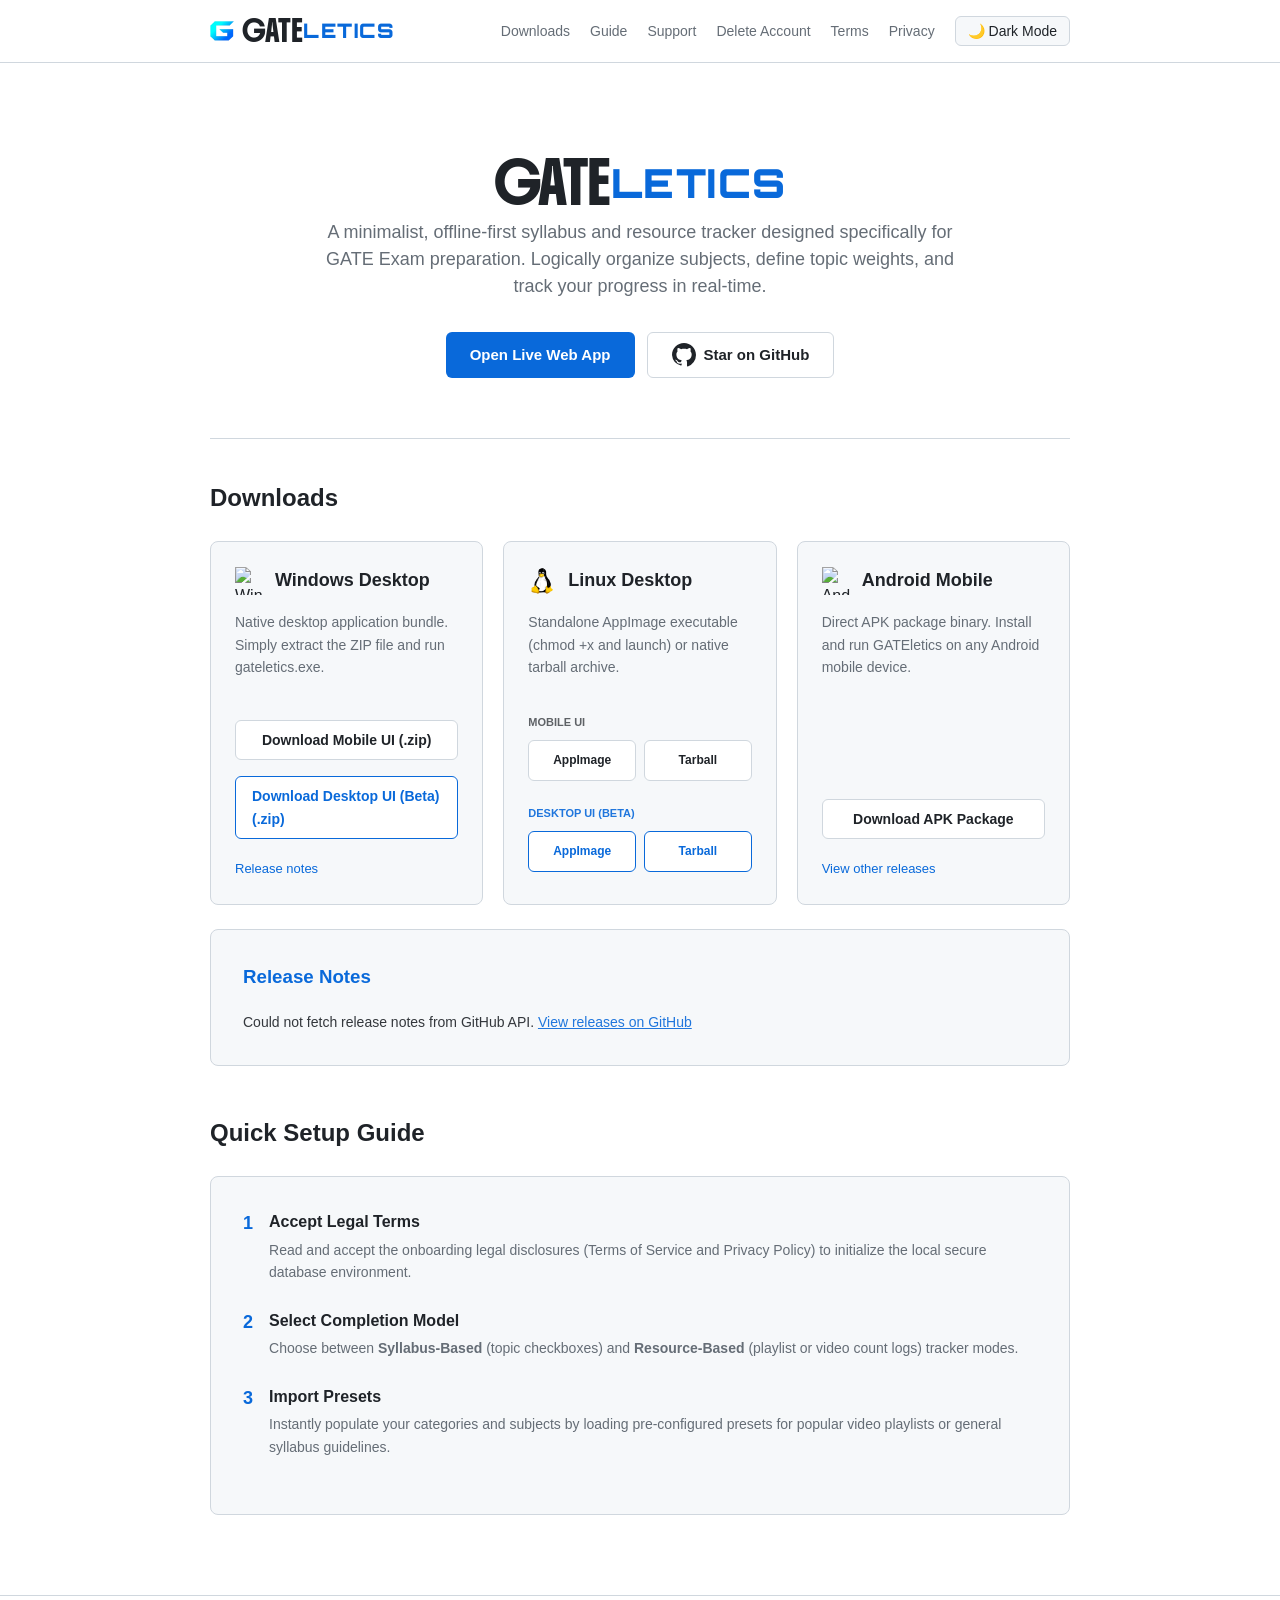
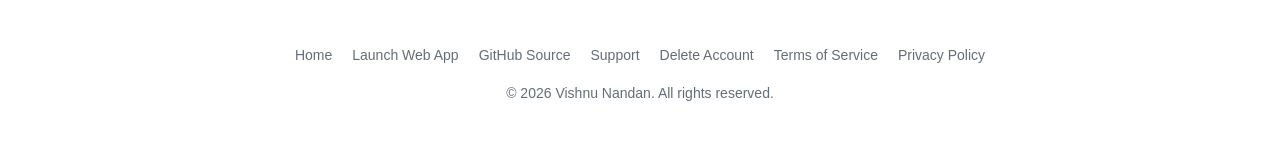
==== commit e1e5f33f: "docs: Add support and delete-account pages, fix mobile layout" ====
--- a/docs/index.html
+++ b/docs/index.html
@@ -38,6 +38,8 @@
         <div class="nav-links">
           <a href="#downloads">Downloads</a>
           <a href="#guide">Guide</a>
+          <a href="support.html">Support</a>
+          <a href="delete-account.html">Delete Account</a>
           <a href="terms.html">Terms</a>
           <a href="privacy.html">Privacy</a>
         </div>
@@ -170,8 +172,11 @@
 
   <footer>
     <div class="footer-links">
+      <a href="index.html">Home</a>
       <a href="https://gateletics.vercel.app/" target="_blank">Launch Web App</a>
       <a href="https://github.com/vishnunandan555/gateletics" target="_blank">GitHub Source</a>
+      <a href="support.html">Support</a>
+      <a href="delete-account.html">Delete Account</a>
       <a href="terms.html">Terms of Service</a>
       <a href="privacy.html">Privacy Policy</a>
     </div>
--- a/docs/style.css
+++ b/docs/style.css
@@ -418,3 +418,94 @@
 #release-body a:hover {
   color: var(--accent-hover);
 }
+
+/* =========================================================================
+   Responsive Design (Mobile / Tablet)
+   ========================================================================= */
+@media (max-width: 768px) {
+  header {
+    padding: 12px 0;
+  }
+
+  .nav-container {
+    flex-direction: column;
+    gap: 12px;
+    align-items: center;
+    padding: 0 16px;
+  }
+
+  .nav-controls {
+    flex-direction: column;
+    width: 100%;
+    gap: 12px;
+    align-items: center;
+  }
+
+  .nav-links {
+    flex-wrap: wrap;
+    justify-content: center;
+    gap: 8px 16px;
+    width: 100%;
+  }
+
+  .nav-links a {
+    font-size: 13px;
+  }
+
+  .theme-toggle {
+    width: 100%;
+    max-width: 160px;
+    justify-content: center;
+    padding: 8px 12px;
+  }
+
+  .container {
+    padding: 24px 16px 60px 16px;
+  }
+
+  .hero {
+    padding: 32px 0;
+  }
+
+  .hero h1 {
+    font-size: 32px;
+  }
+
+  .hero p {
+    font-size: 15px;
+  }
+
+  h2 {
+    font-size: 20px;
+    margin-top: 32px;
+    margin-bottom: 16px;
+  }
+
+  .grid {
+    grid-template-columns: 1fr;
+    gap: 16px;
+  }
+
+  .card {
+    padding: 16px;
+  }
+
+  .doc-card {
+    padding: 20px 16px;
+  }
+
+  #content h1 {
+    font-size: 24px;
+  }
+
+  #content h2 {
+    font-size: 16px;
+    margin-top: 24px;
+  }
+
+  .footer-links {
+    flex-wrap: wrap;
+    gap: 10px 16px;
+    justify-content: center;
+  }
+}
